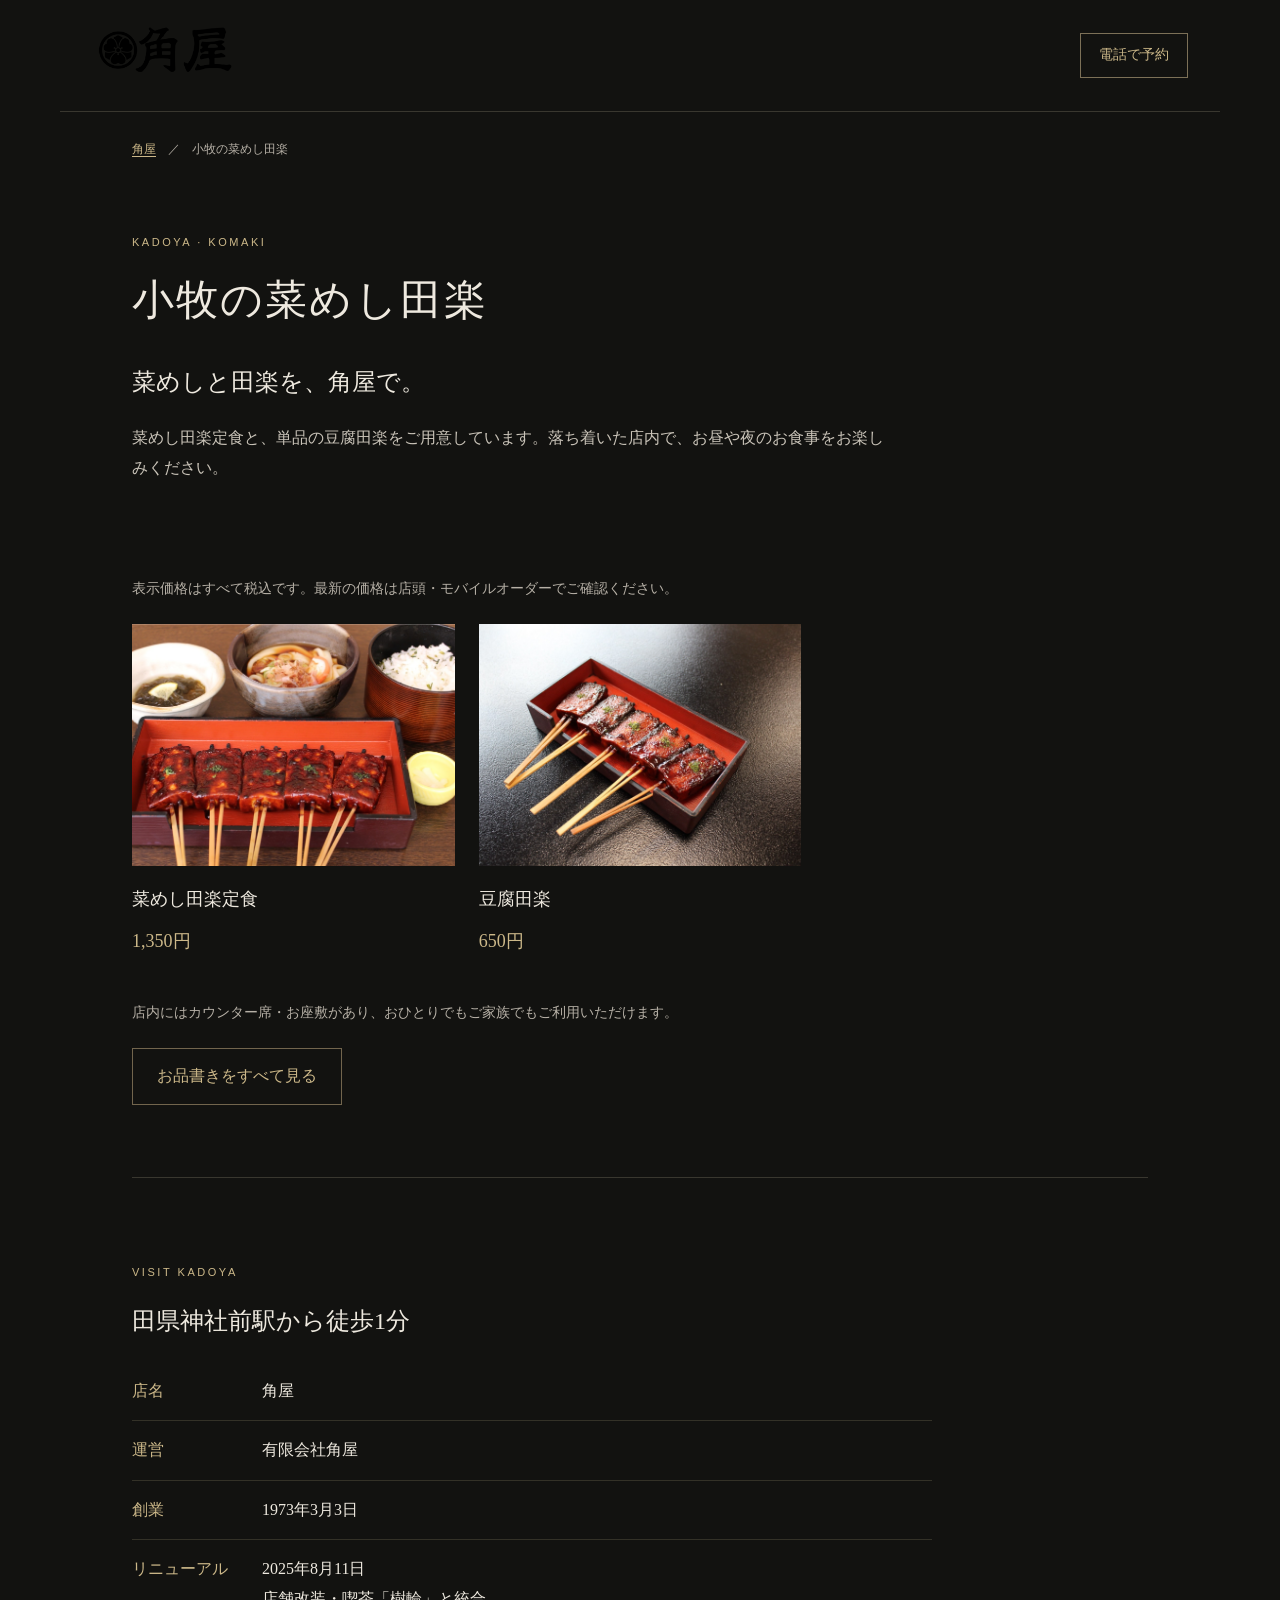
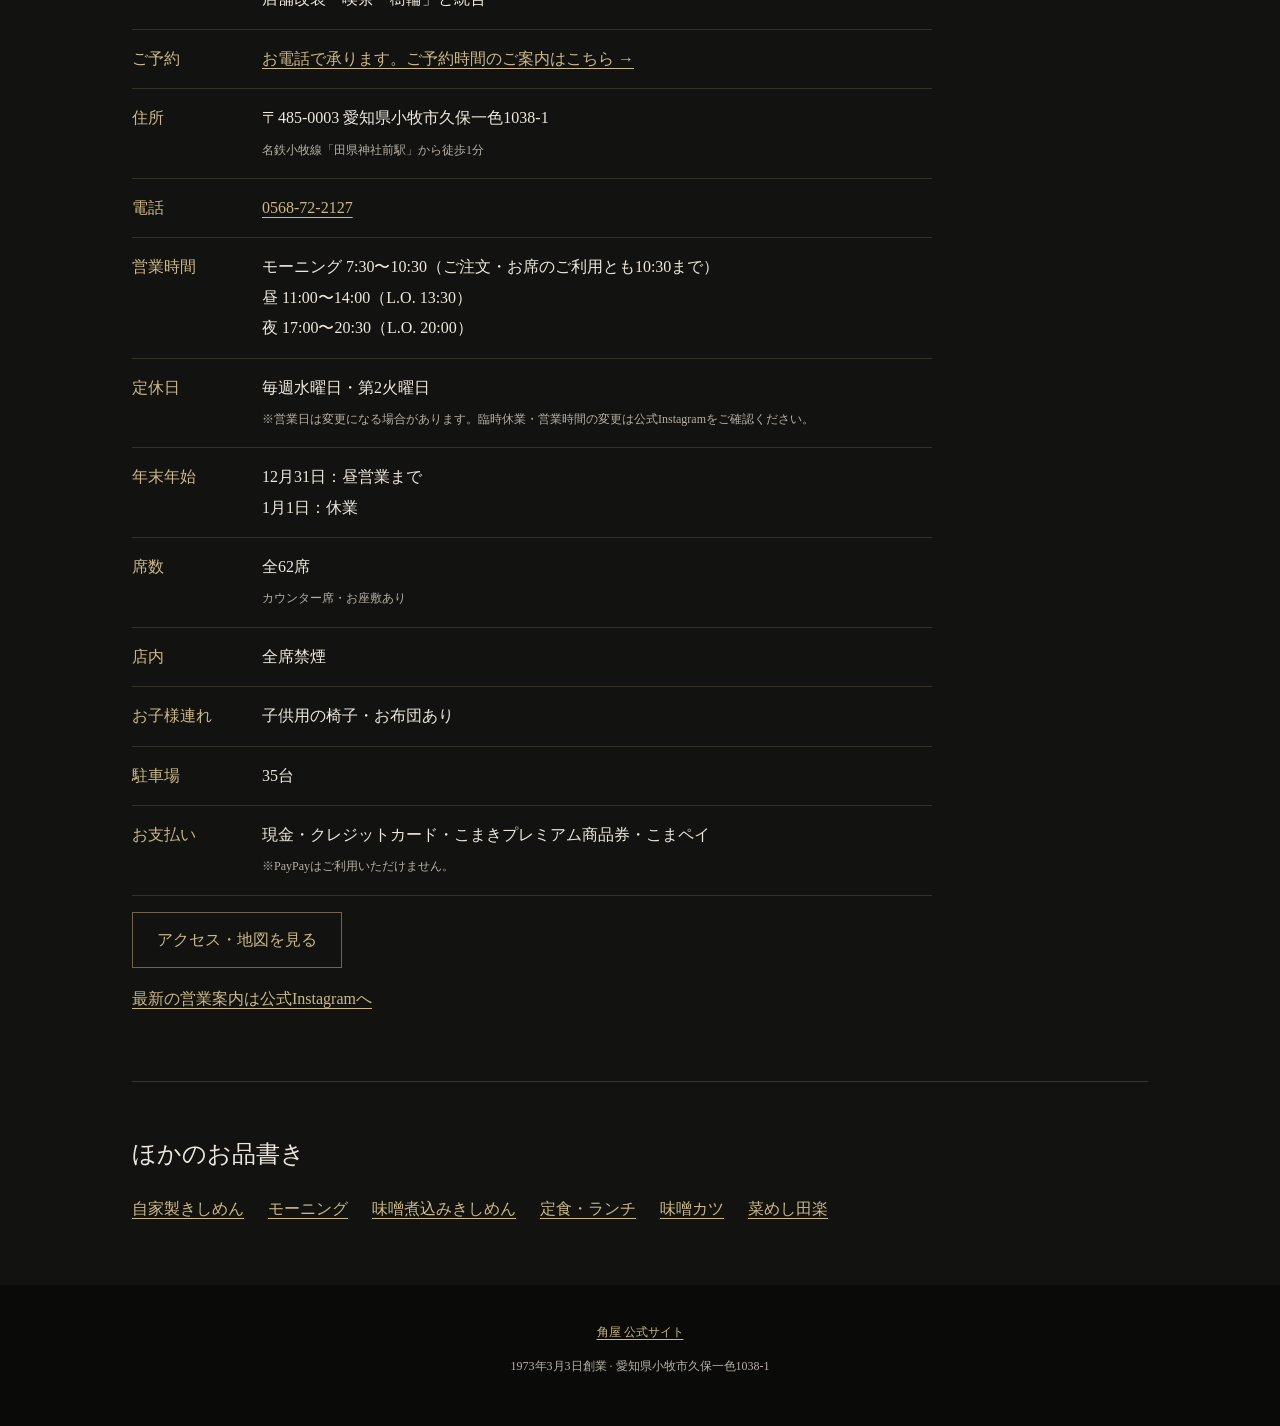
==== dengaku/index.html @ 99a2712e "feat(seo): add intent pages, finalized GSC reporting and monthly performance review" ====
<!doctype html>
<html lang="ja"><head><meta charset="utf-8"><meta name="viewport" content="width=device-width,initial-scale=1">
<title>小牧の菜めし田楽｜角屋・田県神社前駅から徒歩1分</title><meta name="description" content="小牧の菜めし田楽。菜めし田楽定食と、単品の豆腐田楽をご用意しています。落ち着いた店内で、お昼や夜のお食事をお楽しみください。">
<link rel="canonical" href="https://komaki-kadoya.com/dengaku/"><meta name="robots" content="index,follow,max-image-preview:large">
<meta property="og:type" content="website"><meta property="og:locale" content="ja_JP"><meta property="og:title" content="小牧の菜めし田楽｜角屋"><meta property="og:description" content="小牧の菜めし田楽。菜めし田楽定食と、単品の豆腐田楽をご用意しています。落ち着いた店内で、お昼や夜のお食事をお楽しみください。"><meta property="og:url" content="https://komaki-kadoya.com/dengaku/"><meta property="og:image" content="https://komaki-kadoya.com/images/dengaku-teishoku.jpg"><meta name="twitter:card" content="summary_large_image">
<link rel="icon" href="/favicon.png"><link rel="stylesheet" href="/menu-pages.css?v=20261011">
<script type="application/ld+json">{"@context": "https://schema.org", "@graph": [{"@type": "WebPage", "@id": "https://komaki-kadoya.com/dengaku/", "name": "小牧の菜めし田楽｜角屋", "description": "小牧の菜めし田楽。菜めし田楽定食と、単品の豆腐田楽をご用意しています。落ち着いた店内で、お昼や夜のお食事をお楽しみください。", "about": {"@id": "https://komaki-kadoya.com/#restaurant"}}, {"@type": "BreadcrumbList", "itemListElement": [{"@type": "ListItem", "position": 1, "name": "角屋", "item": "https://komaki-kadoya.com/"}, {"@type": "ListItem", "position": 2, "name": "小牧の菜めし田楽", "item": "https://komaki-kadoya.com/dengaku/"}]}]}</script></head>
<body><header><a href="/" aria-label="角屋 トップへ"><img src="/images/kadoya-logo.png" alt="角屋" width="2086" height="754"></a><a class="phone" href="tel:0568722127">電話で予約</a></header>
<main><nav class="breadcrumb" aria-label="パンくず"><a href="/">角屋</a><span>／</span><span>小牧の菜めし田楽</span></nav>
<section class="intro"><p class="eyebrow">KADOYA · KOMAKI</p><h1>小牧の菜めし田楽</h1><h2>菜めしと田楽を、角屋で。</h2><p>菜めし田楽定食と、単品の豆腐田楽をご用意しています。落ち着いた店内で、お昼や夜のお食事をお楽しみください。</p></section>
<section aria-label="料理と料金"><p class="note">表示価格はすべて税込です。最新の価格は店頭・モバイルオーダーでご確認ください。</p><div class="dishes"><article class="dish"><img src="/images/dengaku-teishoku.jpg" alt="菜めし田楽定食" loading="eager" fetchpriority="high" decoding="async" width="1400" height="990"><h3>菜めし田楽定食</h3><p class="dish-price">1,350円</p></article><article class="dish"><img src="/images/dengaku-single.jpg" alt="豆腐田楽" loading="lazy" width="1536" height="1024" decoding="async"><h3>豆腐田楽</h3><p class="dish-price">650円</p></article></div><p class="note">店内にはカウンター席・お座敷があり、おひとりでもご家族でもご利用いただけます。</p><a class="button" href="/#menu">お品書きをすべて見る</a></section>
<section class="visit"><p class="eyebrow">VISIT KADOYA</p><h2>田県神社前駅から徒歩1分</h2><dl><div><dt>店名</dt><dd>角屋</dd></div><div><dt>運営</dt><dd>有限会社角屋</dd></div><div><dt>創業</dt><dd>1973年3月3日</dd></div><div><dt>リニューアル</dt><dd>2025年8月11日<br>店舗改装・喫茶「樹輪」と統合</dd></div><div><dt>ご予約</dt><dd><a href="/#reservation">お電話で承ります。ご予約時間のご案内はこちら →</a></dd></div><div><dt>住所</dt><dd>〒485-0003 愛知県小牧市久保一色1038-1<br><small>名鉄小牧線「田県神社前駅」から徒歩1分</small></dd></div><div><dt>電話</dt><dd><a href="tel:0568722127">0568-72-2127</a></dd></div><div id="hours"><dt>営業時間</dt><dd>モーニング 7:30〜10:30（ご注文・お席のご利用とも10:30まで）<br>昼 11:00〜14:00（L.O. 13:30）<br>夜 17:00〜20:30（L.O. 20:00）</dd></div><div><dt>定休日</dt><dd>毎週水曜日・第2火曜日<br><small>※営業日は変更になる場合があります。臨時休業・営業時間の変更は公式Instagramをご確認ください。</small></dd></div><div><dt>年末年始</dt><dd>12月31日：昼営業まで<br>1月1日：休業</dd></div><div><dt>席数</dt><dd>全62席<br><small>カウンター席・お座敷あり</small></dd></div><div><dt>店内</dt><dd>全席禁煙</dd></div><div><dt>お子様連れ</dt><dd>子供用の椅子・お布団あり</dd></div><div><dt>駐車場</dt><dd>35台</dd></div><div><dt>お支払い</dt><dd>現金・クレジットカード・こまきプレミアム商品券・こまペイ<br><small>※PayPayはご利用いただけません。</small></dd></div></dl><p><a class="button" href="/#access">アクセス・地図を見る</a></p><p><a href="https://www.instagram.com/komaki_kadoya/" target="_blank" rel="noopener">最新の営業案内は公式Instagramへ</a></p></section>
<section class="related"><h2>ほかのお品書き</h2><nav aria-label="料理別ページ"><a href="/kishimen/">自家製きしめん</a><a href="/morning/">モーニング</a><a href="/misonikomi/">味噌煮込みきしめん</a><a href="/teishoku/">定食・ランチ</a><a href="/misokatsu/">味噌カツ</a><a href="/dengaku/">菜めし田楽</a></nav></section></main><footer><a href="/">角屋 公式サイト</a><p>1973年3月3日創業 · 愛知県小牧市久保一色1038-1</p></footer></body></html>
---- menu-pages.css ----
:root{color-scheme:dark;--gold:#ccb889;--muted:#b6b0a6}*{box-sizing:border-box}body{margin:0;background:#121210;color:#eee9df;font-family:"Yu Mincho","Hiragino Mincho ProN",serif;line-height:1.9}a{color:var(--gold);text-underline-offset:.25em}header{display:flex;align-items:center;justify-content:space-between;max-width:1160px;margin:auto;padding:24px 32px;border-bottom:1px solid #39372f}header img{width:145px;height:auto}header .phone{border:1px solid #7c7057;padding:8px 18px;text-decoration:none;font-size:14px}main{max-width:1080px;margin:auto;padding:0 32px}.breadcrumb{display:flex;gap:12px;flex-wrap:wrap;font-size:12px;padding-top:26px;color:var(--muted)}.intro{max-width:760px;padding:62px 0 40px}.eyebrow{font:11px/1.6 sans-serif;letter-spacing:.23em;color:var(--gold)}h1{font-size:clamp(26px,4vw,42px);line-height:1.5;font-weight:500;letter-spacing:.05em;margin:18px 0 30px}h2{font-size:24px;font-weight:500;line-height:1.7}.intro p:not(.eyebrow){color:#cac4b9}.dishes{display:grid;grid-template-columns:repeat(3,minmax(0,1fr));gap:32px 24px}.dish img{width:100%;height:auto;aspect-ratio:4/3;object-fit:cover;display:block}.dish h3{font-size:18px;font-weight:500;margin:16px 0 8px}.dish p{margin:5px 0;color:var(--muted);font-size:14px}.dish .dish-price,.dish .set-price{font-size:18px;color:var(--gold)}.dish .set-letter{font:12px sans-serif;letter-spacing:.1em;margin-top:14px}.note{font-size:14px;color:var(--muted);margin:36px 0 22px}.button{display:inline-block;padding:12px 24px;border:1px solid #72654d;text-decoration:none}.visit{padding:75px 0 50px;border-top:1px solid #39372f;margin-top:72px}.visit dl{max-width:800px}.visit dl>div{display:grid;grid-template-columns:130px 1fr;border-bottom:1px solid #333127;padding:14px 0}.visit dt{color:var(--gold)}.visit dd{margin:0}.visit small{font-size:12px;color:var(--muted)}.related{border-top:1px solid #39372f;padding:32px 0 60px}.related nav{display:flex;gap:12px 24px;flex-wrap:wrap}footer{padding:36px 24px;background:#0a0a09;text-align:center;color:var(--muted);font-size:12px}@media(max-width:650px){header{padding:18px 20px}header img{width:116px}main{padding:0 20px}.intro{padding:36px 0 28px}h2{font-size:20px}.dishes{grid-template-columns:repeat(2,minmax(0,1fr));gap:26px 14px}.dish h3{font-size:16px}.visit dl>div{grid-template-columns:84px 1fr;gap:10px;font-size:14px}.button{padding:10px 18px}.visit{margin-top:48px;padding-top:40px}}
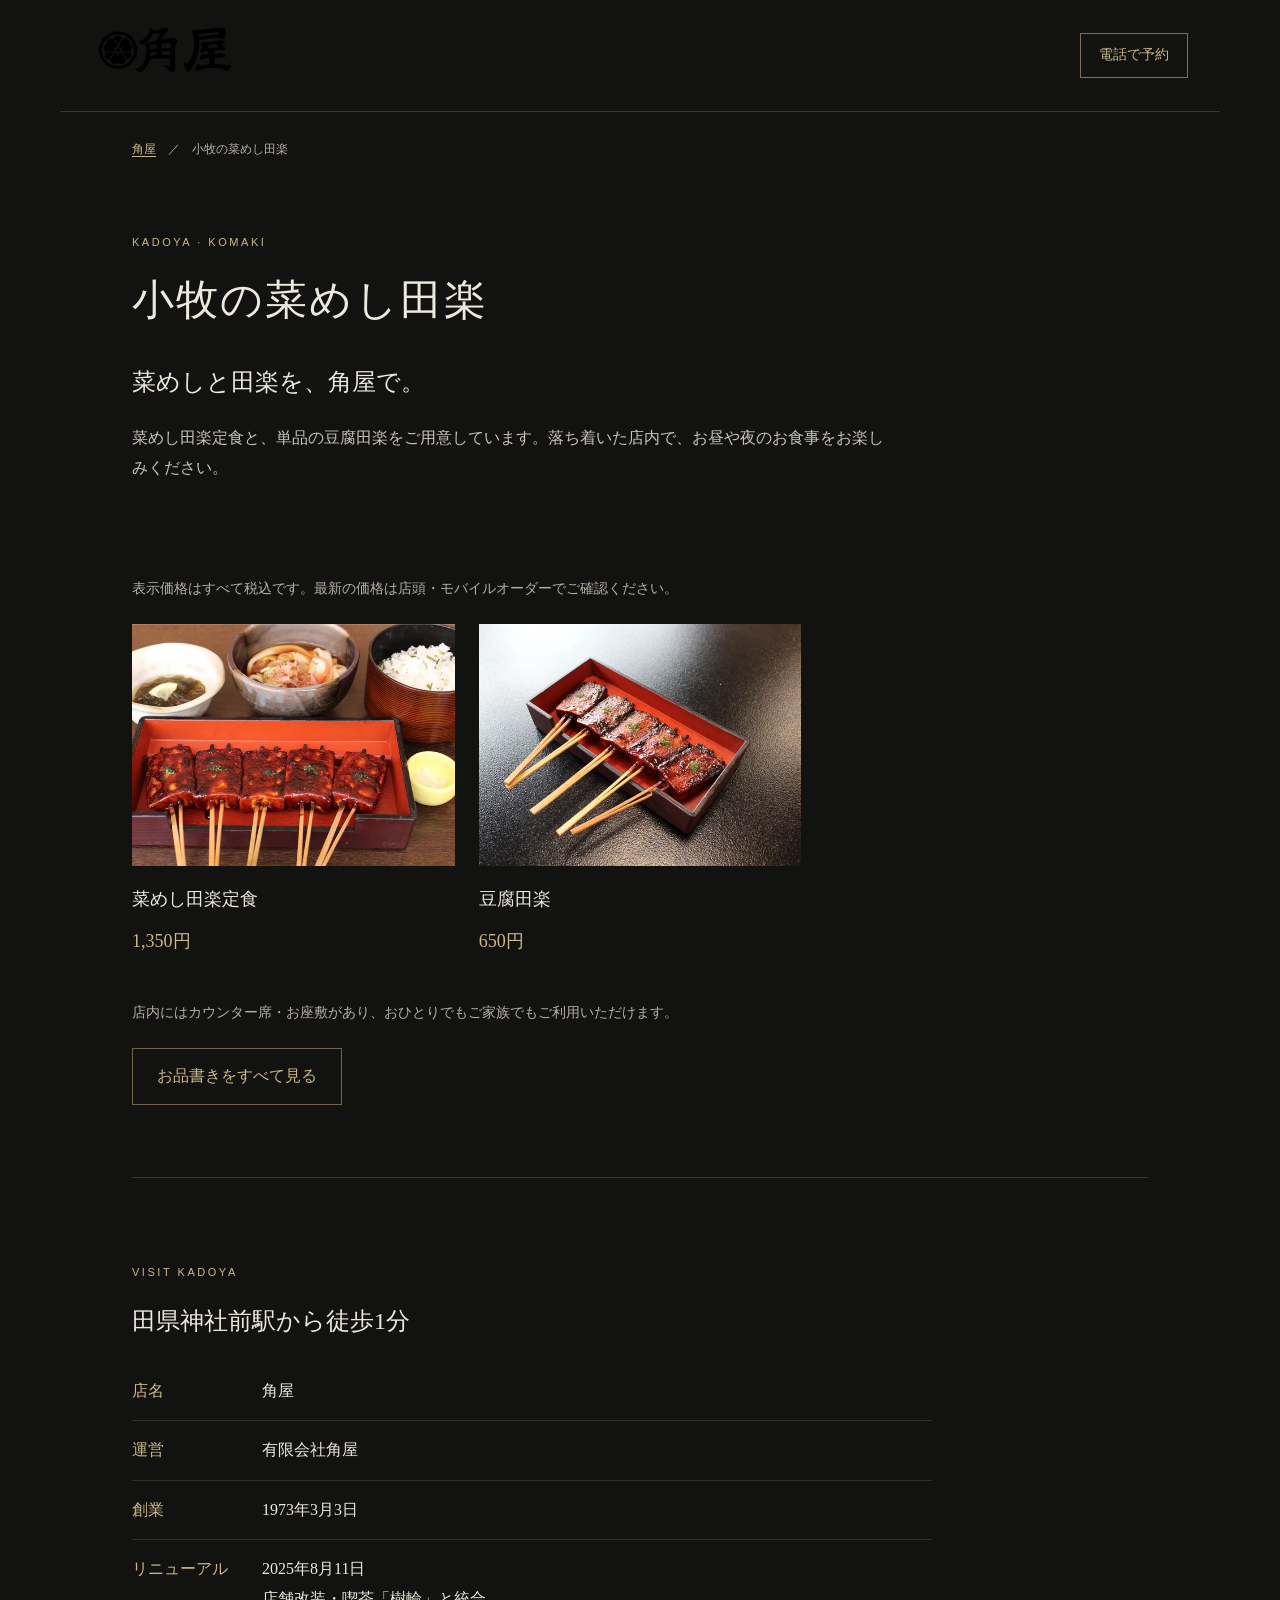
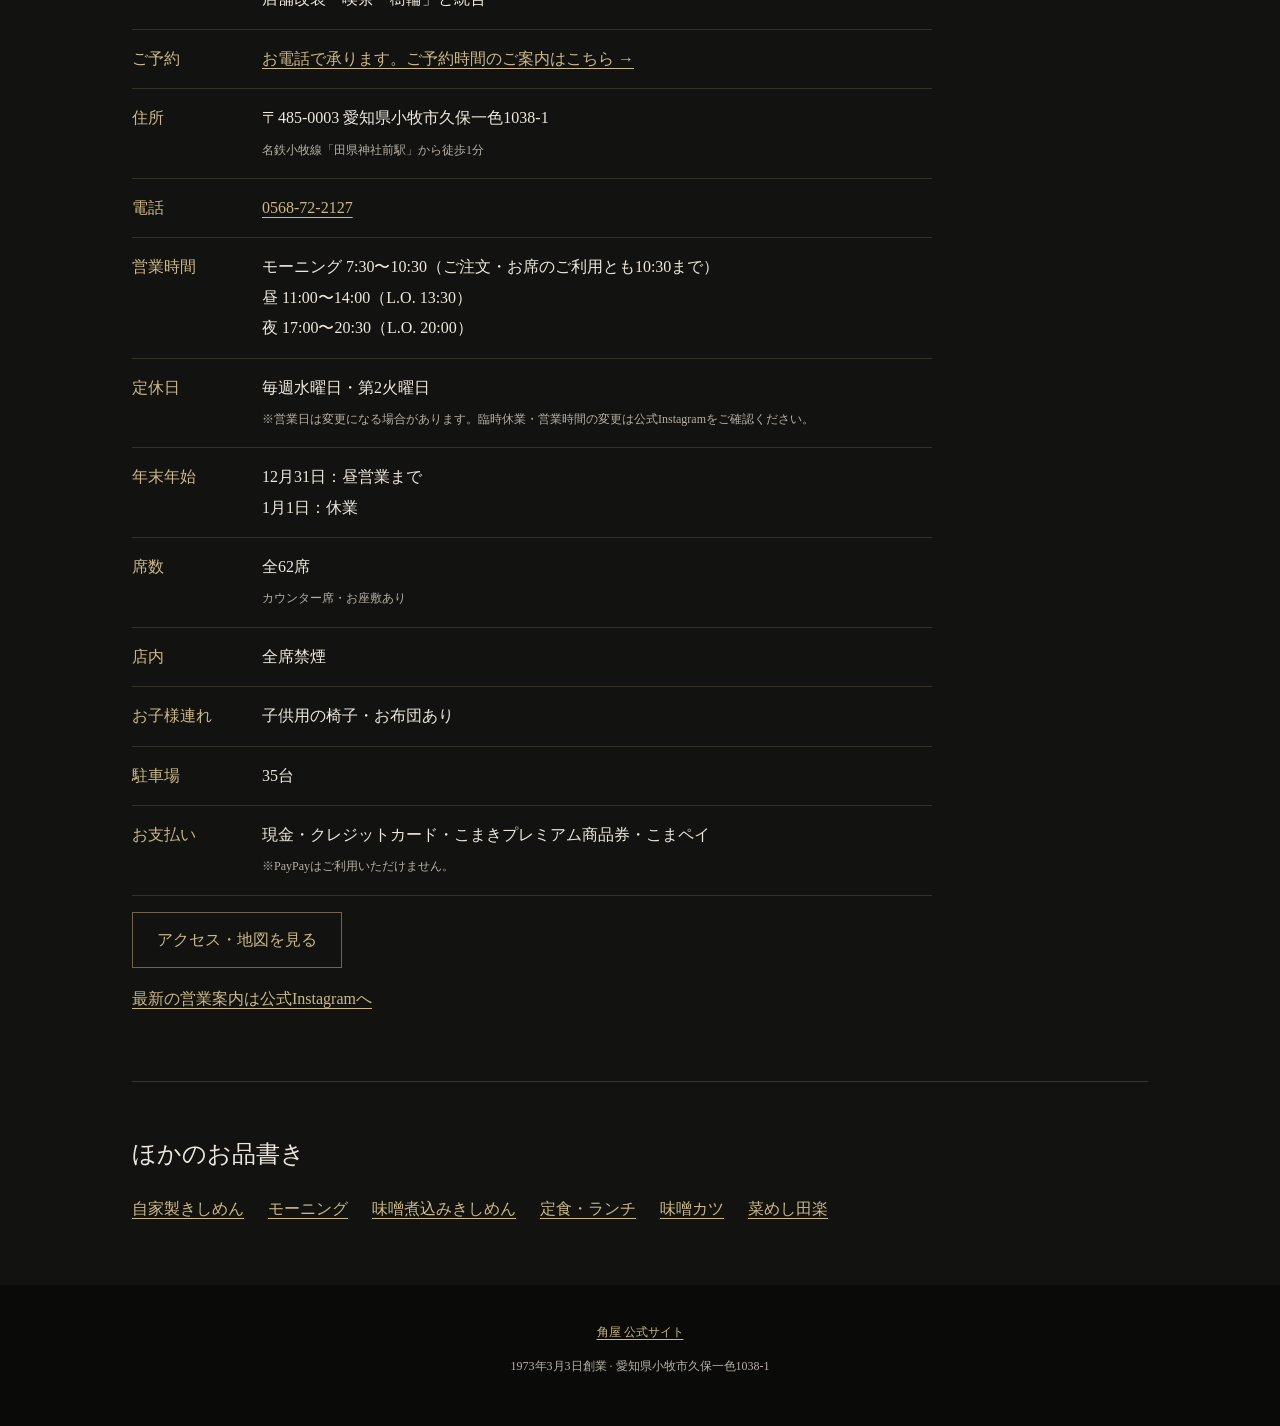
==== commit cade7577: "chore(seo): synchronize pages and save performance review" ====
--- a/dengaku/index.html
+++ b/dengaku/index.html
@@ -8,6 +8,6 @@
 <body><header><a href="/" aria-label="角屋 トップへ"><img src="/images/kadoya-logo.png" alt="角屋" width="2086" height="754"></a><a class="phone" href="tel:0568722127">電話で予約</a></header>
 <main><nav class="breadcrumb" aria-label="パンくず"><a href="/">角屋</a><span>／</span><span>小牧の菜めし田楽</span></nav>
 <section class="intro"><p class="eyebrow">KADOYA · KOMAKI</p><h1>小牧の菜めし田楽</h1><h2>菜めしと田楽を、角屋で。</h2><p>菜めし田楽定食と、単品の豆腐田楽をご用意しています。落ち着いた店内で、お昼や夜のお食事をお楽しみください。</p></section>
-<section aria-label="料理と料金"><p class="note">表示価格はすべて税込です。最新の価格は店頭・モバイルオーダーでご確認ください。</p><div class="dishes"><article class="dish"><img src="/images/dengaku-teishoku.jpg" alt="菜めし田楽定食" loading="eager" fetchpriority="high" decoding="async" width="1400" height="990"><h3>菜めし田楽定食</h3><p class="dish-price">1,350円</p></article><article class="dish"><img src="/images/dengaku-single.jpg" alt="豆腐田楽" loading="lazy" width="1536" height="1024" decoding="async"><h3>豆腐田楽</h3><p class="dish-price">650円</p></article></div><p class="note">店内にはカウンター席・お座敷があり、おひとりでもご家族でもご利用いただけます。</p><a class="button" href="/#menu">お品書きをすべて見る</a></section>
+<section aria-label="料理と料金"><p class="note">表示価格はすべて税込です。最新の価格は店頭・モバイルオーダーでご確認ください。</p><div class="dishes"><article class="dish"><img src="/images/dengaku-teishoku.jpg" alt="菜めし田楽定食" loading="eager" fetchpriority="high" decoding="async" width="1400" height="990" srcset="/images/optimized/dengaku-teishoku-640.webp 640w, /images/optimized/dengaku-teishoku-1200.webp 1200w" sizes="(max-width: 650px) 46vw, (max-width: 1000px) 45vw, 420px"><h3>菜めし田楽定食</h3><p class="dish-price">1,350円</p></article><article class="dish"><img src="/images/dengaku-single.jpg" alt="豆腐田楽" loading="lazy" width="1536" height="1024" decoding="async" srcset="/images/optimized/dengaku-single-640.webp 640w, /images/optimized/dengaku-single-1200.webp 1200w" sizes="(max-width: 650px) 46vw, (max-width: 1000px) 45vw, 420px"><h3>豆腐田楽</h3><p class="dish-price">650円</p></article></div><p class="note">店内にはカウンター席・お座敷があり、おひとりでもご家族でもご利用いただけます。</p><a class="button" href="/#menu">お品書きをすべて見る</a></section>
 <section class="visit"><p class="eyebrow">VISIT KADOYA</p><h2>田県神社前駅から徒歩1分</h2><dl><div><dt>店名</dt><dd>角屋</dd></div><div><dt>運営</dt><dd>有限会社角屋</dd></div><div><dt>創業</dt><dd>1973年3月3日</dd></div><div><dt>リニューアル</dt><dd>2025年8月11日<br>店舗改装・喫茶「樹輪」と統合</dd></div><div><dt>ご予約</dt><dd><a href="/#reservation">お電話で承ります。ご予約時間のご案内はこちら →</a></dd></div><div><dt>住所</dt><dd>〒485-0003 愛知県小牧市久保一色1038-1<br><small>名鉄小牧線「田県神社前駅」から徒歩1分</small></dd></div><div><dt>電話</dt><dd><a href="tel:0568722127">0568-72-2127</a></dd></div><div id="hours"><dt>営業時間</dt><dd>モーニング 7:30〜10:30（ご注文・お席のご利用とも10:30まで）<br>昼 11:00〜14:00（L.O. 13:30）<br>夜 17:00〜20:30（L.O. 20:00）</dd></div><div><dt>定休日</dt><dd>毎週水曜日・第2火曜日<br><small>※営業日は変更になる場合があります。臨時休業・営業時間の変更は公式Instagramをご確認ください。</small></dd></div><div><dt>年末年始</dt><dd>12月31日：昼営業まで<br>1月1日：休業</dd></div><div><dt>席数</dt><dd>全62席<br><small>カウンター席・お座敷あり</small></dd></div><div><dt>店内</dt><dd>全席禁煙</dd></div><div><dt>お子様連れ</dt><dd>子供用の椅子・お布団あり</dd></div><div><dt>駐車場</dt><dd>35台</dd></div><div><dt>お支払い</dt><dd>現金・クレジットカード・こまきプレミアム商品券・こまペイ<br><small>※PayPayはご利用いただけません。</small></dd></div></dl><p><a class="button" href="/#access">アクセス・地図を見る</a></p><p><a href="https://www.instagram.com/komaki_kadoya/" target="_blank" rel="noopener">最新の営業案内は公式Instagramへ</a></p></section>
 <section class="related"><h2>ほかのお品書き</h2><nav aria-label="料理別ページ"><a href="/kishimen/">自家製きしめん</a><a href="/morning/">モーニング</a><a href="/misonikomi/">味噌煮込みきしめん</a><a href="/teishoku/">定食・ランチ</a><a href="/misokatsu/">味噌カツ</a><a href="/dengaku/">菜めし田楽</a></nav></section></main><footer><a href="/">角屋 公式サイト</a><p>1973年3月3日創業 · 愛知県小牧市久保一色1038-1</p></footer></body></html>
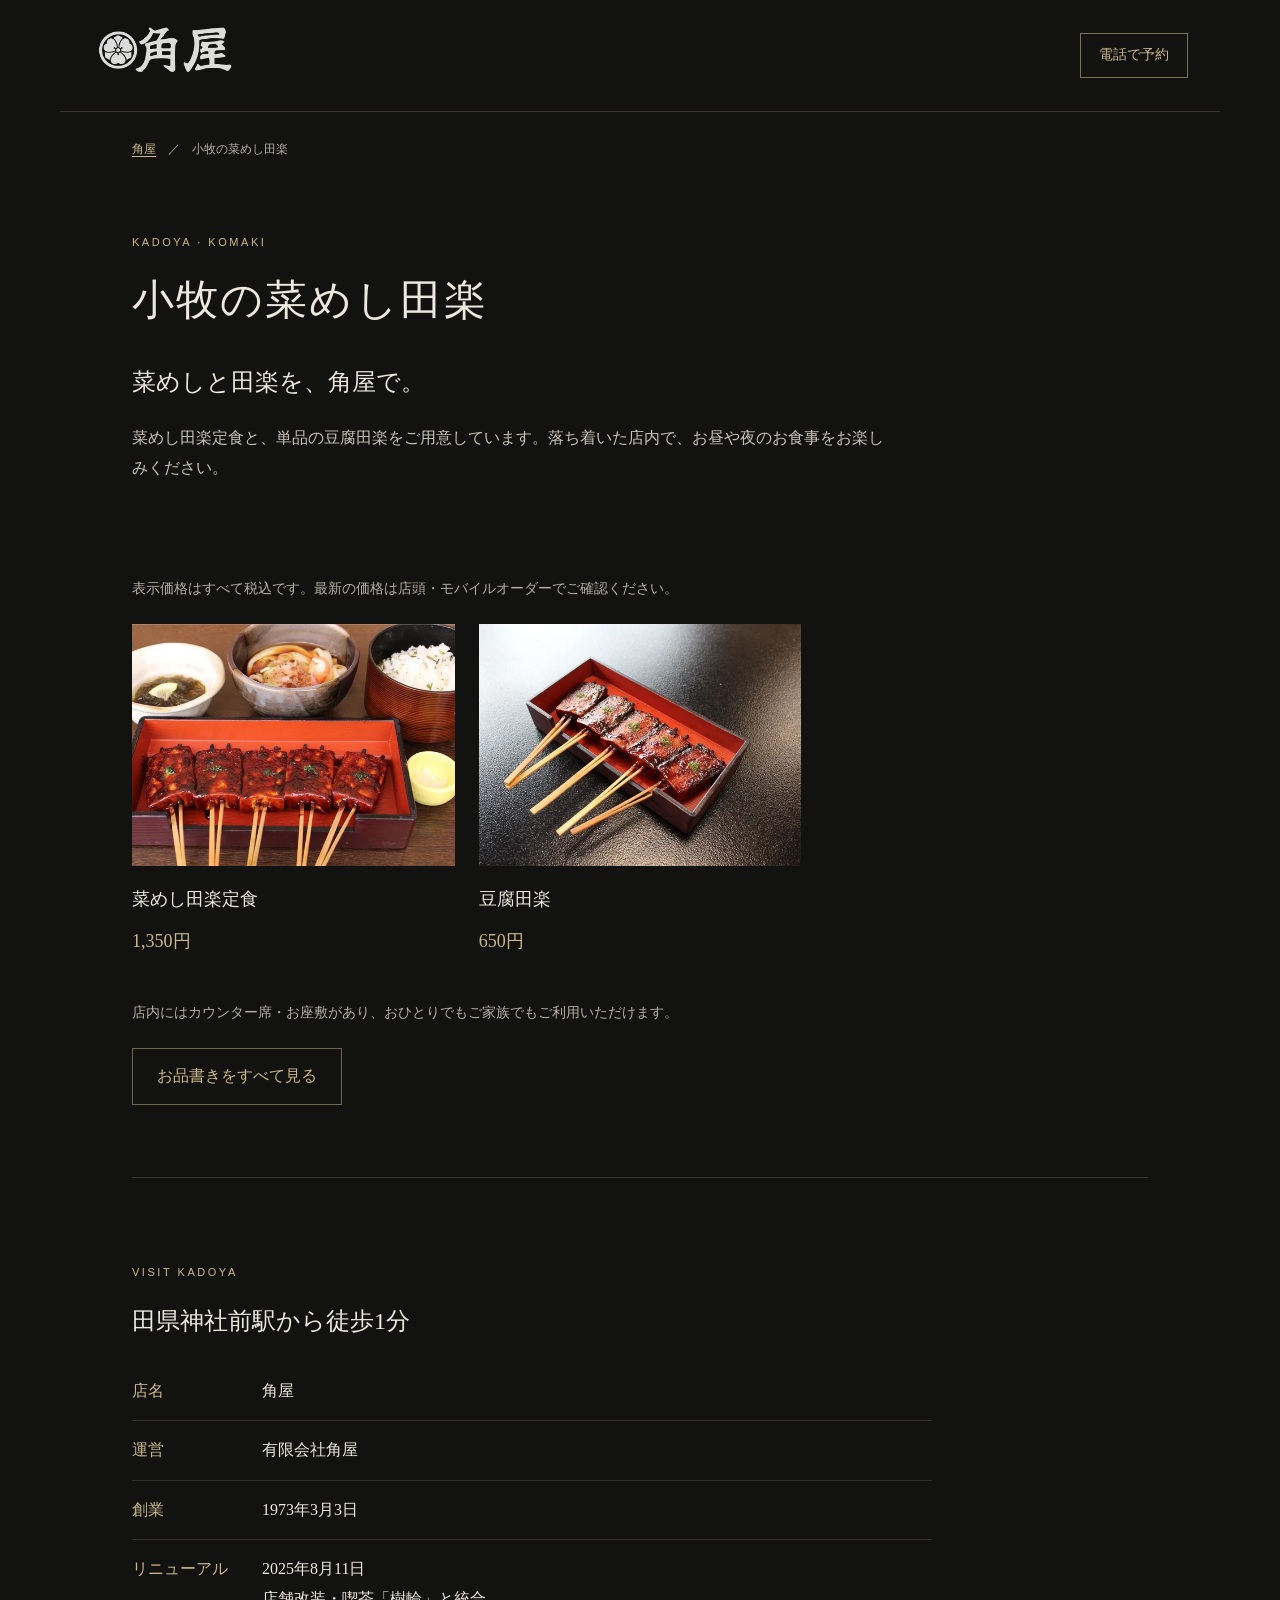
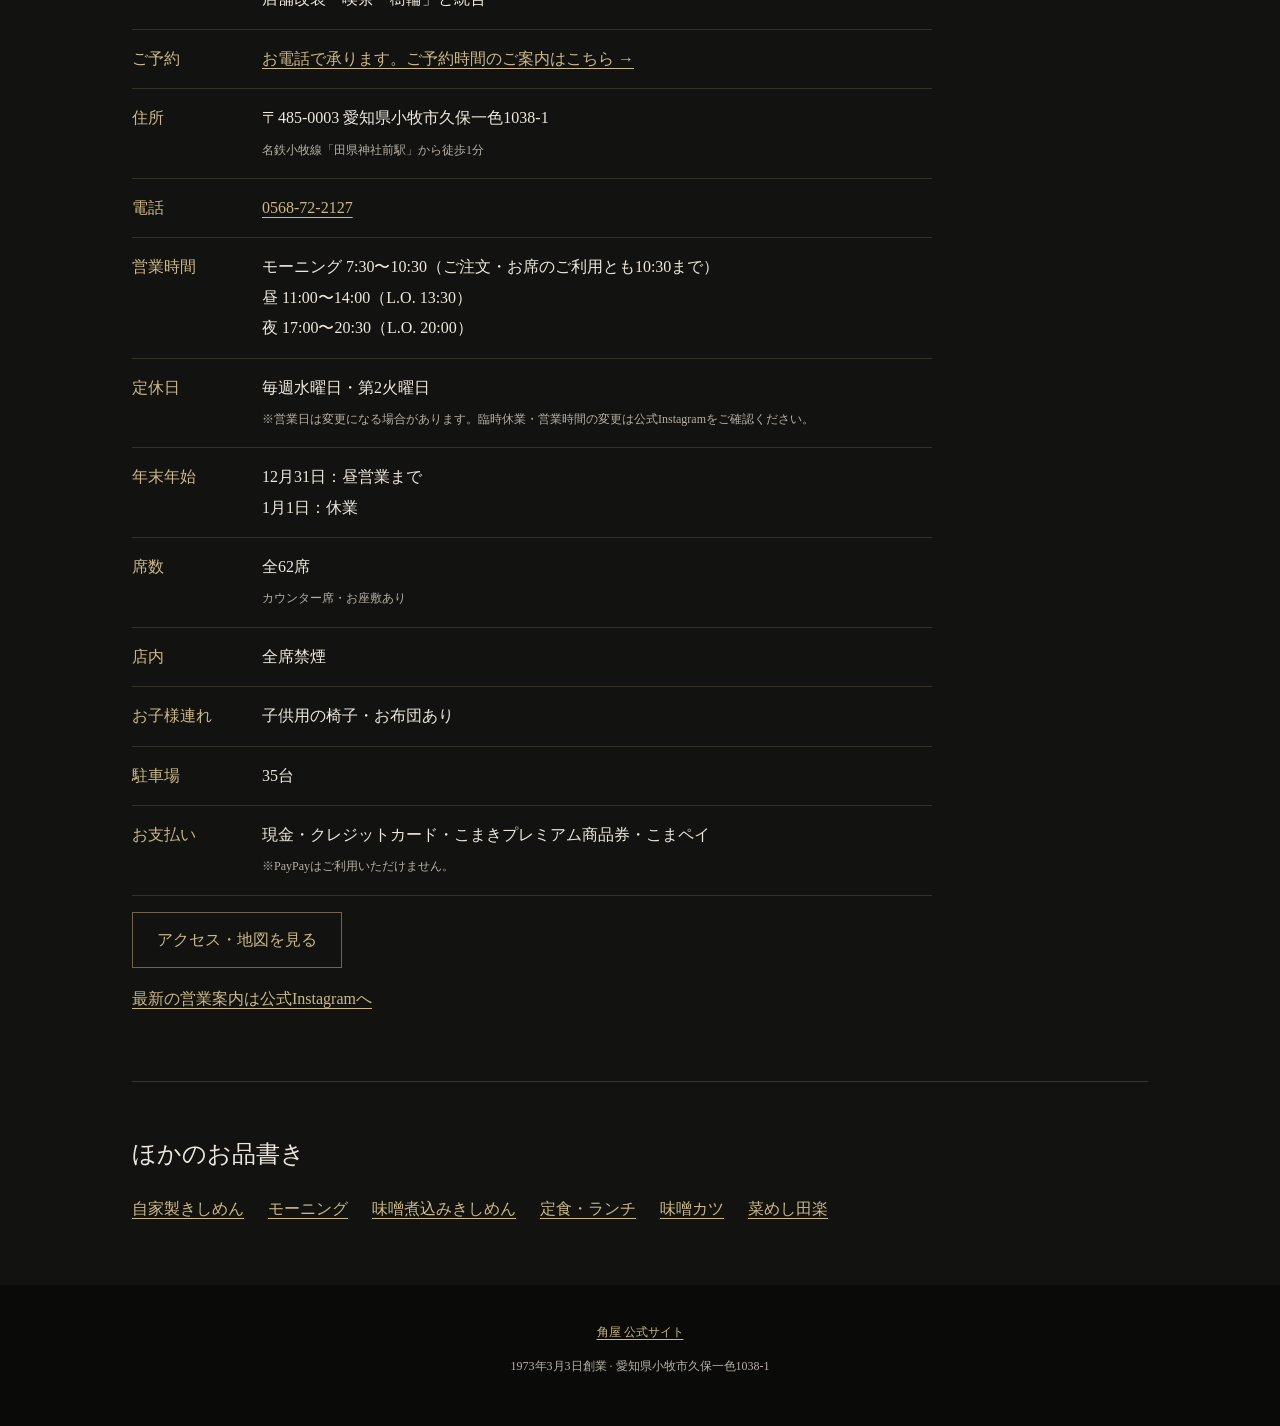
==== commit f71d182e: "chore(seo): synchronize pages and save performance review" ====
--- a/dengaku/index.html
+++ b/dengaku/index.html
@@ -3,7 +3,7 @@
 <title>小牧の菜めし田楽｜角屋・田県神社前駅から徒歩1分</title><meta name="description" content="小牧の菜めし田楽。菜めし田楽定食と、単品の豆腐田楽をご用意しています。落ち着いた店内で、お昼や夜のお食事をお楽しみください。">
 <link rel="canonical" href="https://komaki-kadoya.com/dengaku/"><meta name="robots" content="index,follow,max-image-preview:large">
 <meta property="og:type" content="website"><meta property="og:locale" content="ja_JP"><meta property="og:title" content="小牧の菜めし田楽｜角屋"><meta property="og:description" content="小牧の菜めし田楽。菜めし田楽定食と、単品の豆腐田楽をご用意しています。落ち着いた店内で、お昼や夜のお食事をお楽しみください。"><meta property="og:url" content="https://komaki-kadoya.com/dengaku/"><meta property="og:image" content="https://komaki-kadoya.com/images/dengaku-teishoku.jpg"><meta name="twitter:card" content="summary_large_image">
-<link rel="icon" href="/favicon.png"><link rel="stylesheet" href="/menu-pages.css?v=20261011">
+<link rel="icon" href="/favicon.png"><link rel="stylesheet" href="/menu-pages.css?v=ecd92b4bb6ed">
 <script type="application/ld+json">{"@context": "https://schema.org", "@graph": [{"@type": "WebPage", "@id": "https://komaki-kadoya.com/dengaku/", "name": "小牧の菜めし田楽｜角屋", "description": "小牧の菜めし田楽。菜めし田楽定食と、単品の豆腐田楽をご用意しています。落ち着いた店内で、お昼や夜のお食事をお楽しみください。", "about": {"@id": "https://komaki-kadoya.com/#restaurant"}}, {"@type": "BreadcrumbList", "itemListElement": [{"@type": "ListItem", "position": 1, "name": "角屋", "item": "https://komaki-kadoya.com/"}, {"@type": "ListItem", "position": 2, "name": "小牧の菜めし田楽", "item": "https://komaki-kadoya.com/dengaku/"}]}]}</script></head>
 <body><header><a href="/" aria-label="角屋 トップへ"><img src="/images/kadoya-logo.png" alt="角屋" width="2086" height="754"></a><a class="phone" href="tel:0568722127">電話で予約</a></header>
 <main><nav class="breadcrumb" aria-label="パンくず"><a href="/">角屋</a><span>／</span><span>小牧の菜めし田楽</span></nav>
--- a/menu-pages.css
+++ b/menu-pages.css
@@ -1 +1 @@
-:root{color-scheme:dark;--gold:#ccb889;--muted:#b6b0a6}*{box-sizing:border-box}body{margin:0;background:#121210;color:#eee9df;font-family:"Yu Mincho","Hiragino Mincho ProN",serif;line-height:1.9}a{color:var(--gold);text-underline-offset:.25em}header{display:flex;align-items:center;justify-content:space-between;max-width:1160px;margin:auto;padding:24px 32px;border-bottom:1px solid #39372f}header img{width:145px;height:auto}header .phone{border:1px solid #7c7057;padding:8px 18px;text-decoration:none;font-size:14px}main{max-width:1080px;margin:auto;padding:0 32px}.breadcrumb{display:flex;gap:12px;flex-wrap:wrap;font-size:12px;padding-top:26px;color:var(--muted)}.intro{max-width:760px;padding:62px 0 40px}.eyebrow{font:11px/1.6 sans-serif;letter-spacing:.23em;color:var(--gold)}h1{font-size:clamp(26px,4vw,42px);line-height:1.5;font-weight:500;letter-spacing:.05em;margin:18px 0 30px}h2{font-size:24px;font-weight:500;line-height:1.7}.intro p:not(.eyebrow){color:#cac4b9}.dishes{display:grid;grid-template-columns:repeat(3,minmax(0,1fr));gap:32px 24px}.dish img{width:100%;height:auto;aspect-ratio:4/3;object-fit:cover;display:block}.dish h3{font-size:18px;font-weight:500;margin:16px 0 8px}.dish p{margin:5px 0;color:var(--muted);font-size:14px}.dish .dish-price,.dish .set-price{font-size:18px;color:var(--gold)}.dish .set-letter{font:12px sans-serif;letter-spacing:.1em;margin-top:14px}.note{font-size:14px;color:var(--muted);margin:36px 0 22px}.button{display:inline-block;padding:12px 24px;border:1px solid #72654d;text-decoration:none}.visit{padding:75px 0 50px;border-top:1px solid #39372f;margin-top:72px}.visit dl{max-width:800px}.visit dl>div{display:grid;grid-template-columns:130px 1fr;border-bottom:1px solid #333127;padding:14px 0}.visit dt{color:var(--gold)}.visit dd{margin:0}.visit small{font-size:12px;color:var(--muted)}.related{border-top:1px solid #39372f;padding:32px 0 60px}.related nav{display:flex;gap:12px 24px;flex-wrap:wrap}footer{padding:36px 24px;background:#0a0a09;text-align:center;color:var(--muted);font-size:12px}@media(max-width:650px){header{padding:18px 20px}header img{width:116px}main{padding:0 20px}.intro{padding:36px 0 28px}h2{font-size:20px}.dishes{grid-template-columns:repeat(2,minmax(0,1fr));gap:26px 14px}.dish h3{font-size:16px}.visit dl>div{grid-template-columns:84px 1fr;gap:10px;font-size:14px}.button{padding:10px 18px}.visit{margin-top:48px;padding-top:40px}}
+:root{color-scheme:dark;--gold:#ccb889;--muted:#b6b0a6}*{box-sizing:border-box}body{margin:0;background:#121210;color:#eee9df;font-family:"Yu Mincho","Hiragino Mincho ProN",serif;line-height:1.9}a{color:var(--gold);text-underline-offset:.25em}header{display:flex;align-items:center;justify-content:space-between;max-width:1160px;margin:auto;padding:24px 32px;border-bottom:1px solid #39372f}header img{width:145px;height:auto;filter:invert(1);opacity:.86}header .phone{border:1px solid #7c7057;padding:8px 18px;text-decoration:none;font-size:14px}main{max-width:1080px;margin:auto;padding:0 32px}.breadcrumb{display:flex;gap:12px;flex-wrap:wrap;font-size:12px;padding-top:26px;color:var(--muted)}.intro{max-width:760px;padding:62px 0 40px}.eyebrow{font:11px/1.6 sans-serif;letter-spacing:.23em;color:var(--gold)}h1{font-size:clamp(26px,4vw,42px);line-height:1.5;font-weight:500;letter-spacing:.05em;margin:18px 0 30px}h2{font-size:24px;font-weight:500;line-height:1.7}.intro p:not(.eyebrow){color:#cac4b9}.dishes{display:grid;grid-template-columns:repeat(3,minmax(0,1fr));gap:32px 24px}.dish img{width:100%;height:auto;aspect-ratio:4/3;object-fit:cover;display:block}.dish h3{font-size:18px;font-weight:500;margin:16px 0 8px}.dish p{margin:5px 0;color:var(--muted);font-size:14px}.dish .dish-price,.dish .set-price{font-size:18px;color:var(--gold)}.dish .set-letter{font:12px sans-serif;letter-spacing:.1em;margin-top:14px}.note{font-size:14px;color:var(--muted);margin:36px 0 22px}.button{display:inline-block;padding:12px 24px;border:1px solid #72654d;text-decoration:none}.visit{padding:75px 0 50px;border-top:1px solid #39372f;margin-top:72px}.visit dl{max-width:800px}.visit dl>div{display:grid;grid-template-columns:130px 1fr;border-bottom:1px solid #333127;padding:14px 0}.visit dt{color:var(--gold)}.visit dd{margin:0}.visit small{font-size:12px;color:var(--muted)}.related{border-top:1px solid #39372f;padding:32px 0 60px}.related nav{display:flex;gap:12px 24px;flex-wrap:wrap}footer{padding:36px 24px;background:#0a0a09;text-align:center;color:var(--muted);font-size:12px}@media(max-width:650px){header{padding:18px 20px}header img{width:116px}main{padding:0 20px}.intro{padding:36px 0 28px}h2{font-size:20px}.dishes{grid-template-columns:repeat(2,minmax(0,1fr));gap:26px 14px}.dish h3{font-size:16px}.visit dl>div{grid-template-columns:84px 1fr;gap:10px;font-size:14px}.button{padding:10px 18px}.visit{margin-top:48px;padding-top:40px}}
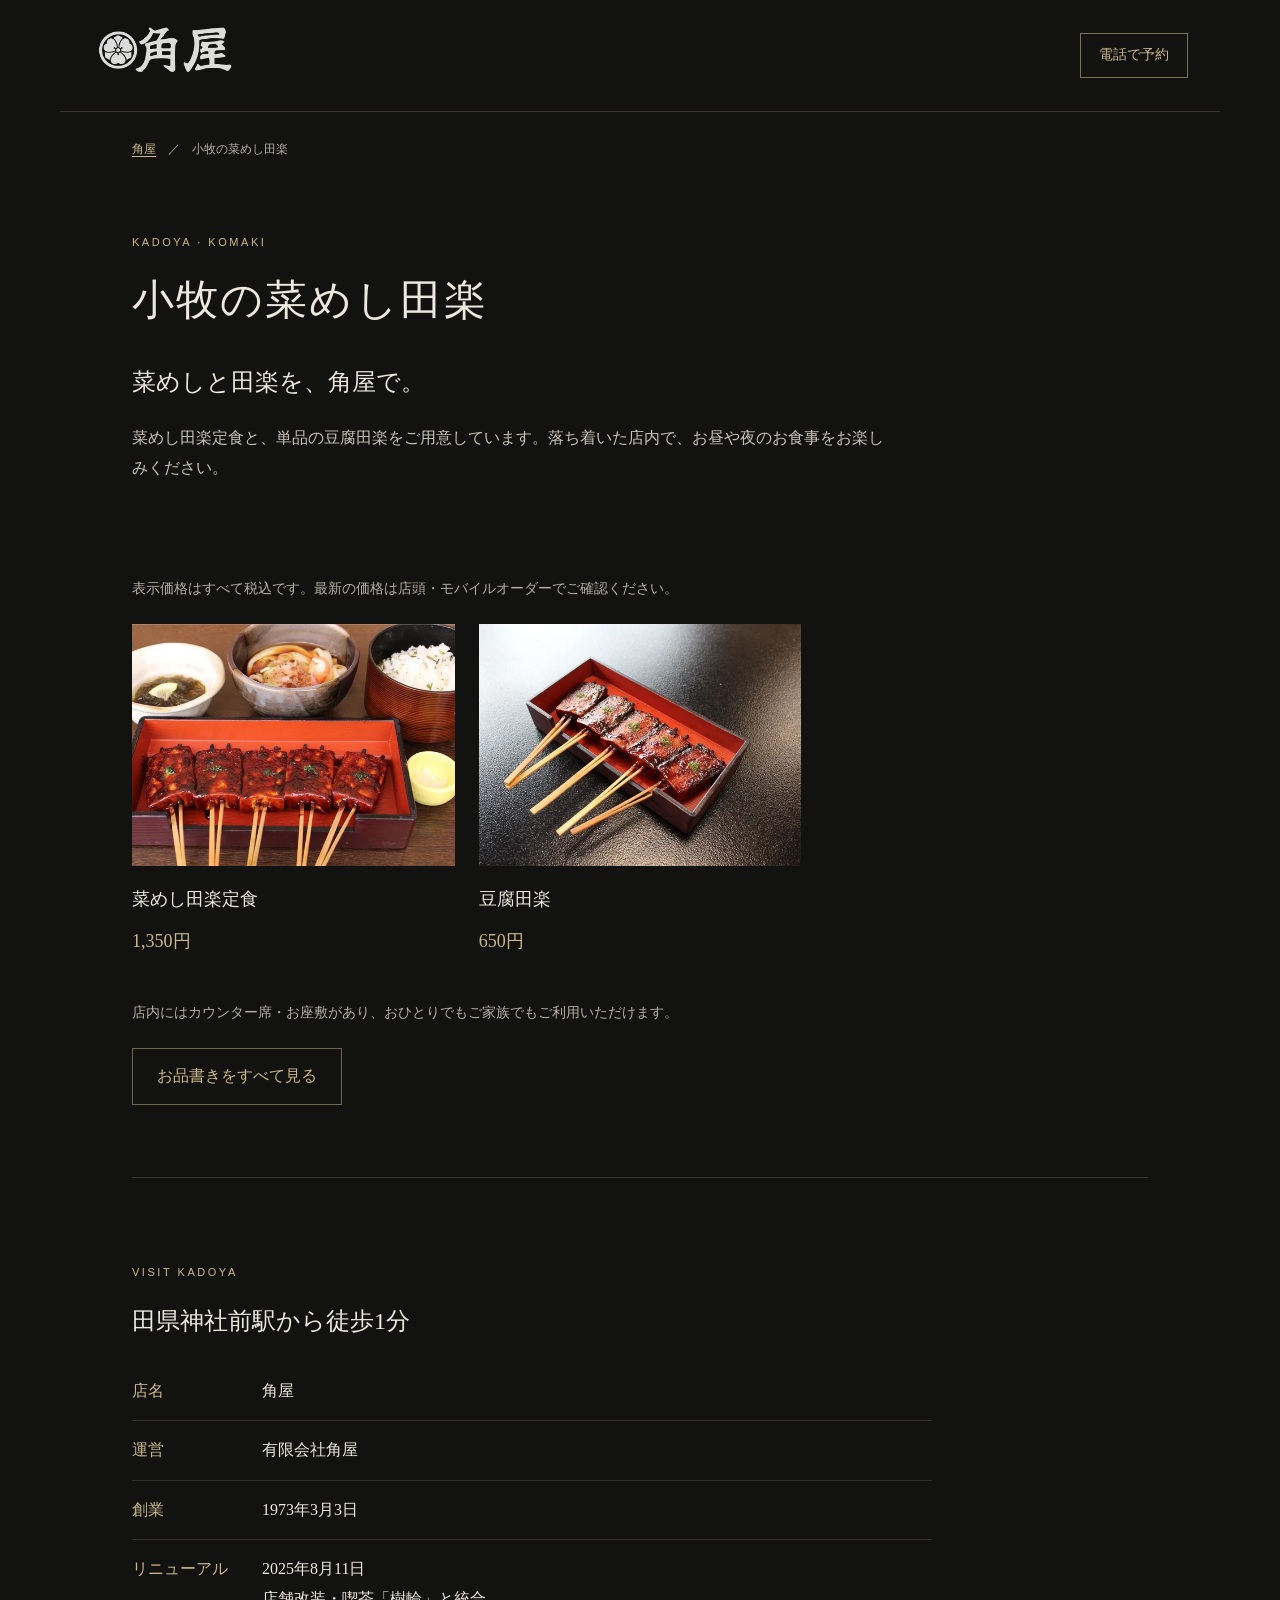
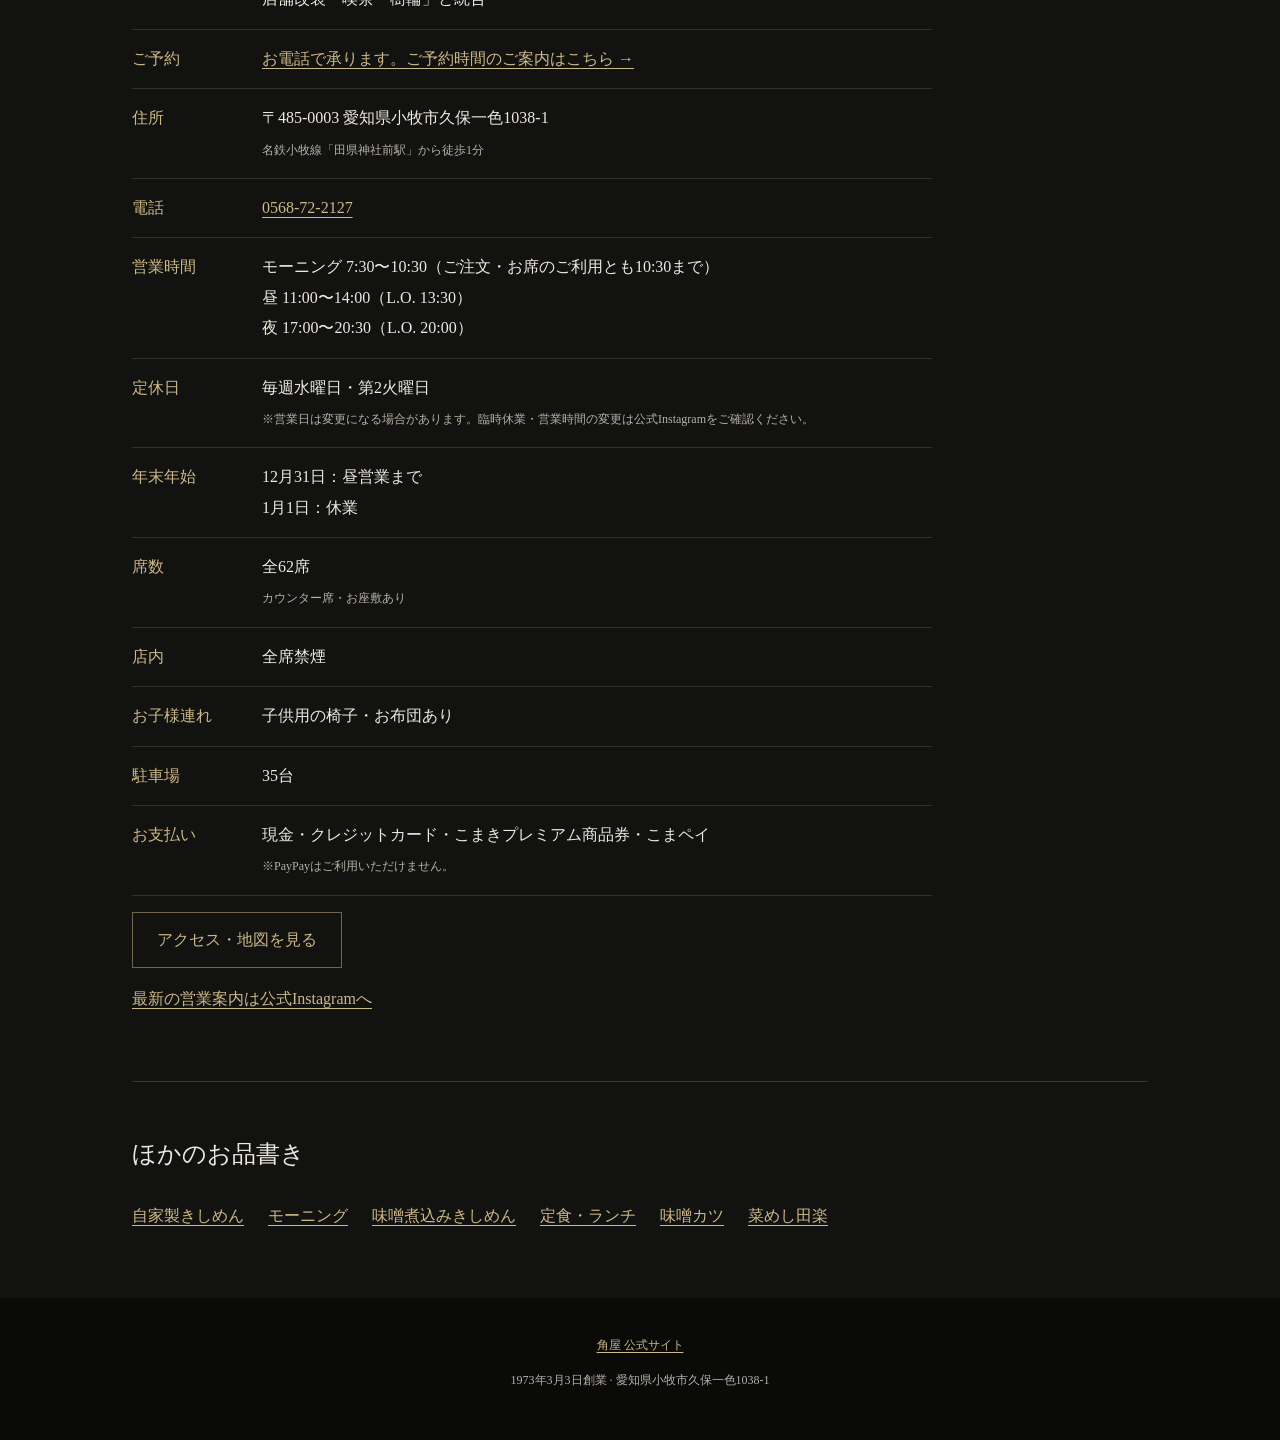
==== commit 03e45af1: "fix: improve mobile navigation and remove opening scroll cue" ====
--- a/dengaku/index.html
+++ b/dengaku/index.html
@@ -1,9 +1,9 @@
 <!doctype html>
-<html lang="ja"><head><meta charset="utf-8"><meta name="viewport" content="width=device-width,initial-scale=1">
+<html lang="ja"><head><meta charset="utf-8"><meta name="viewport" content="width=device-width,initial-scale=1,viewport-fit=cover">
 <title>小牧の菜めし田楽｜角屋・田県神社前駅から徒歩1分</title><meta name="description" content="小牧の菜めし田楽。菜めし田楽定食と、単品の豆腐田楽をご用意しています。落ち着いた店内で、お昼や夜のお食事をお楽しみください。">
 <link rel="canonical" href="https://komaki-kadoya.com/dengaku/"><meta name="robots" content="index,follow,max-image-preview:large">
 <meta property="og:type" content="website"><meta property="og:locale" content="ja_JP"><meta property="og:title" content="小牧の菜めし田楽｜角屋"><meta property="og:description" content="小牧の菜めし田楽。菜めし田楽定食と、単品の豆腐田楽をご用意しています。落ち着いた店内で、お昼や夜のお食事をお楽しみください。"><meta property="og:url" content="https://komaki-kadoya.com/dengaku/"><meta property="og:image" content="https://komaki-kadoya.com/images/dengaku-teishoku.jpg"><meta name="twitter:card" content="summary_large_image">
-<link rel="icon" href="/favicon.png"><link rel="stylesheet" href="/menu-pages.css?v=ecd92b4bb6ed">
+<link rel="icon" href="/favicon.png"><link rel="stylesheet" href="/menu-pages.css?v=b73f76776c9b">
 <script type="application/ld+json">{"@context": "https://schema.org", "@graph": [{"@type": "WebPage", "@id": "https://komaki-kadoya.com/dengaku/", "name": "小牧の菜めし田楽｜角屋", "description": "小牧の菜めし田楽。菜めし田楽定食と、単品の豆腐田楽をご用意しています。落ち着いた店内で、お昼や夜のお食事をお楽しみください。", "about": {"@id": "https://komaki-kadoya.com/#restaurant"}}, {"@type": "BreadcrumbList", "itemListElement": [{"@type": "ListItem", "position": 1, "name": "角屋", "item": "https://komaki-kadoya.com/"}, {"@type": "ListItem", "position": 2, "name": "小牧の菜めし田楽", "item": "https://komaki-kadoya.com/dengaku/"}]}]}</script></head>
 <body><header><a href="/" aria-label="角屋 トップへ"><img src="/images/kadoya-logo.png" alt="角屋" width="2086" height="754"></a><a class="phone" href="tel:0568722127">電話で予約</a></header>
 <main><nav class="breadcrumb" aria-label="パンくず"><a href="/">角屋</a><span>／</span><span>小牧の菜めし田楽</span></nav>
--- a/menu-pages.css
+++ b/menu-pages.css
@@ -1 +1,8 @@
 :root{color-scheme:dark;--gold:#ccb889;--muted:#b6b0a6}*{box-sizing:border-box}body{margin:0;background:#121210;color:#eee9df;font-family:"Yu Mincho","Hiragino Mincho ProN",serif;line-height:1.9}a{color:var(--gold);text-underline-offset:.25em}header{display:flex;align-items:center;justify-content:space-between;max-width:1160px;margin:auto;padding:24px 32px;border-bottom:1px solid #39372f}header img{width:145px;height:auto;filter:invert(1);opacity:.86}header .phone{border:1px solid #7c7057;padding:8px 18px;text-decoration:none;font-size:14px}main{max-width:1080px;margin:auto;padding:0 32px}.breadcrumb{display:flex;gap:12px;flex-wrap:wrap;font-size:12px;padding-top:26px;color:var(--muted)}.intro{max-width:760px;padding:62px 0 40px}.eyebrow{font:11px/1.6 sans-serif;letter-spacing:.23em;color:var(--gold)}h1{font-size:clamp(26px,4vw,42px);line-height:1.5;font-weight:500;letter-spacing:.05em;margin:18px 0 30px}h2{font-size:24px;font-weight:500;line-height:1.7}.intro p:not(.eyebrow){color:#cac4b9}.dishes{display:grid;grid-template-columns:repeat(3,minmax(0,1fr));gap:32px 24px}.dish img{width:100%;height:auto;aspect-ratio:4/3;object-fit:cover;display:block}.dish h3{font-size:18px;font-weight:500;margin:16px 0 8px}.dish p{margin:5px 0;color:var(--muted);font-size:14px}.dish .dish-price,.dish .set-price{font-size:18px;color:var(--gold)}.dish .set-letter{font:12px sans-serif;letter-spacing:.1em;margin-top:14px}.note{font-size:14px;color:var(--muted);margin:36px 0 22px}.button{display:inline-block;padding:12px 24px;border:1px solid #72654d;text-decoration:none}.visit{padding:75px 0 50px;border-top:1px solid #39372f;margin-top:72px}.visit dl{max-width:800px}.visit dl>div{display:grid;grid-template-columns:130px 1fr;border-bottom:1px solid #333127;padding:14px 0}.visit dt{color:var(--gold)}.visit dd{margin:0}.visit small{font-size:12px;color:var(--muted)}.related{border-top:1px solid #39372f;padding:32px 0 60px}.related nav{display:flex;gap:12px 24px;flex-wrap:wrap}footer{padding:36px 24px;background:#0a0a09;text-align:center;color:var(--muted);font-size:12px}@media(max-width:650px){header{padding:18px 20px}header img{width:116px}main{padding:0 20px}.intro{padding:36px 0 28px}h2{font-size:20px}.dishes{grid-template-columns:repeat(2,minmax(0,1fr));gap:26px 14px}.dish h3{font-size:16px}.visit dl>div{grid-template-columns:84px 1fr;gap:10px;font-size:14px}.button{padding:10px 18px}.visit{margin-top:48px;padding-top:40px}}
+:root{-webkit-text-size-adjust:100%;text-size-adjust:100%}
+header{gap:12px;flex-wrap:wrap;padding-left:max(32px,env(safe-area-inset-left,0px));padding-right:max(32px,env(safe-area-inset-right,0px));padding-top:max(24px,env(safe-area-inset-top,0px))}
+header .phone,.button,.related a{display:inline-flex;align-items:center;min-height:44px}
+main{padding-left:max(32px,env(safe-area-inset-left,0px));padding-right:max(32px,env(safe-area-inset-right,0px))}
+.dish,.visit dd{min-width:0;overflow-wrap:anywhere}
+footer{padding-bottom:calc(36px + env(safe-area-inset-bottom,0px))}
+@media(max-width:650px){header,main{padding-left:max(20px,env(safe-area-inset-left,0px));padding-right:max(20px,env(safe-area-inset-right,0px))}header{padding-top:max(18px,env(safe-area-inset-top,0px))}}
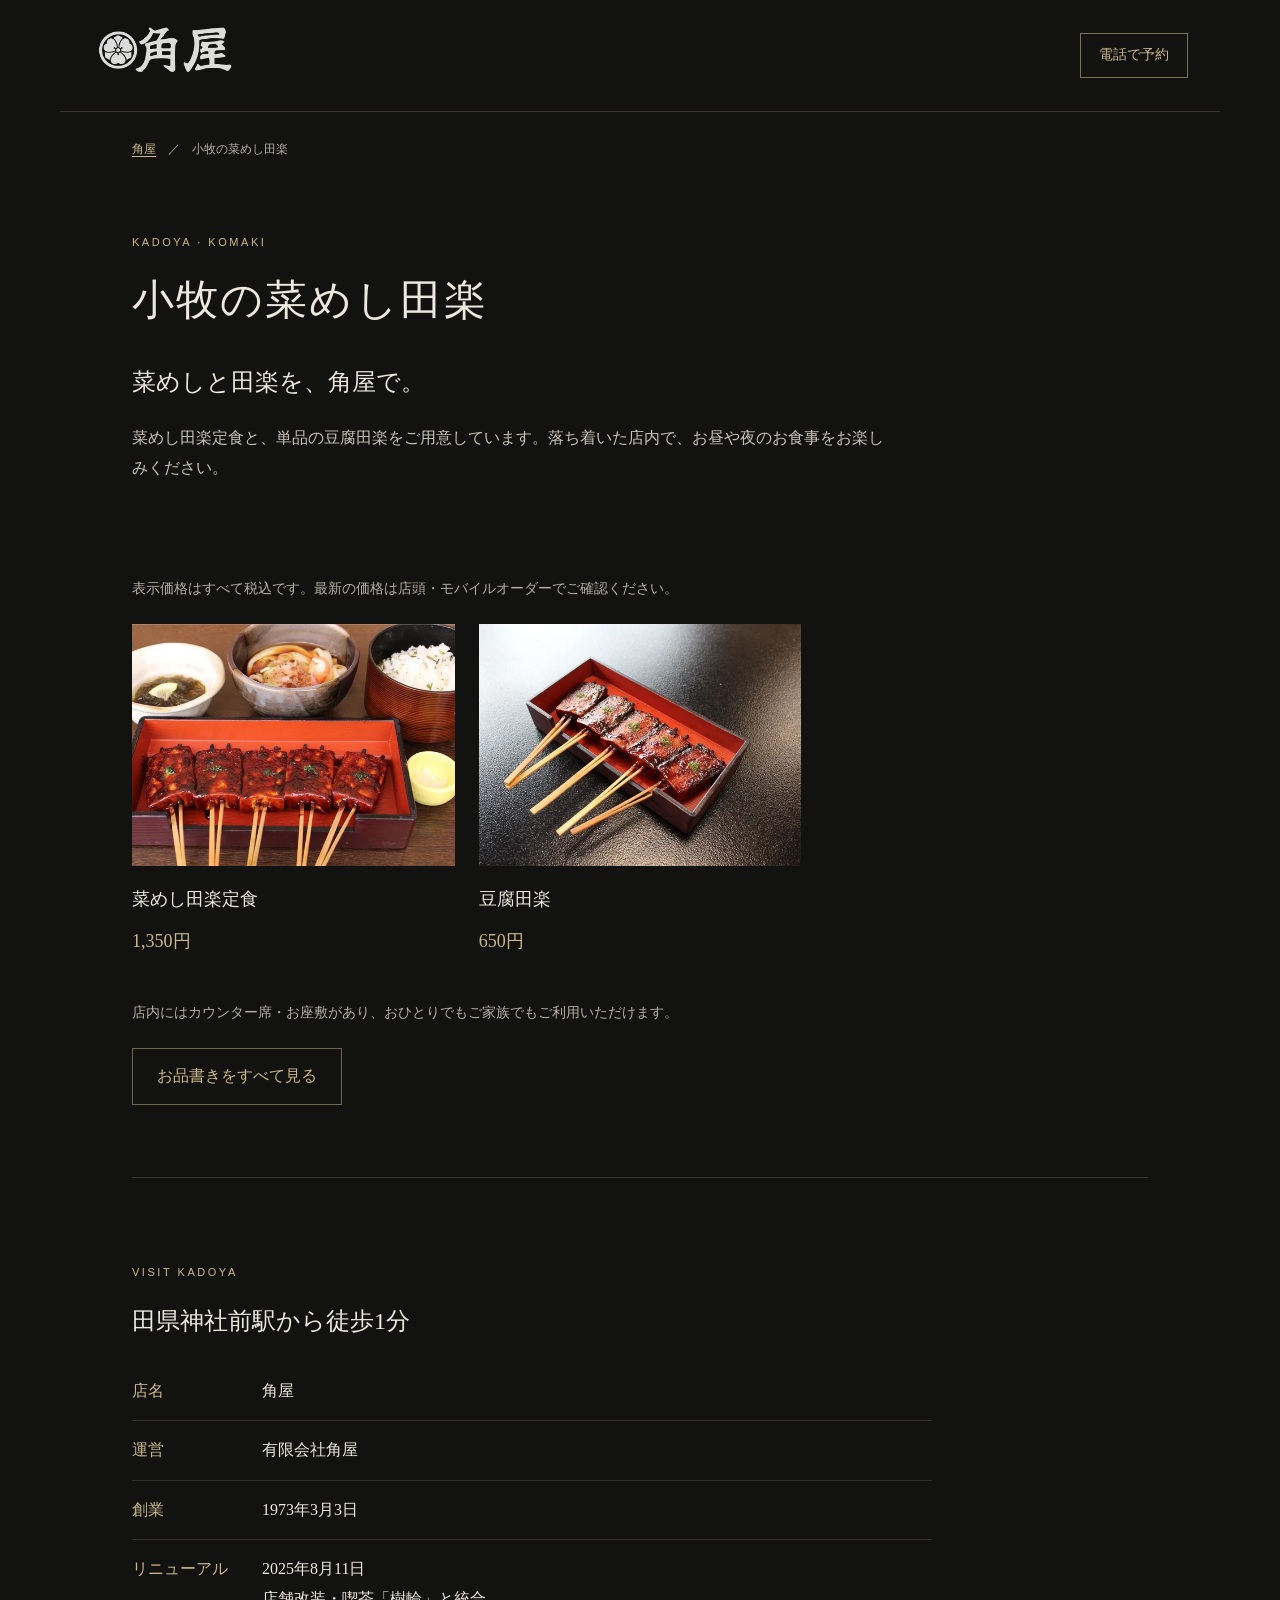
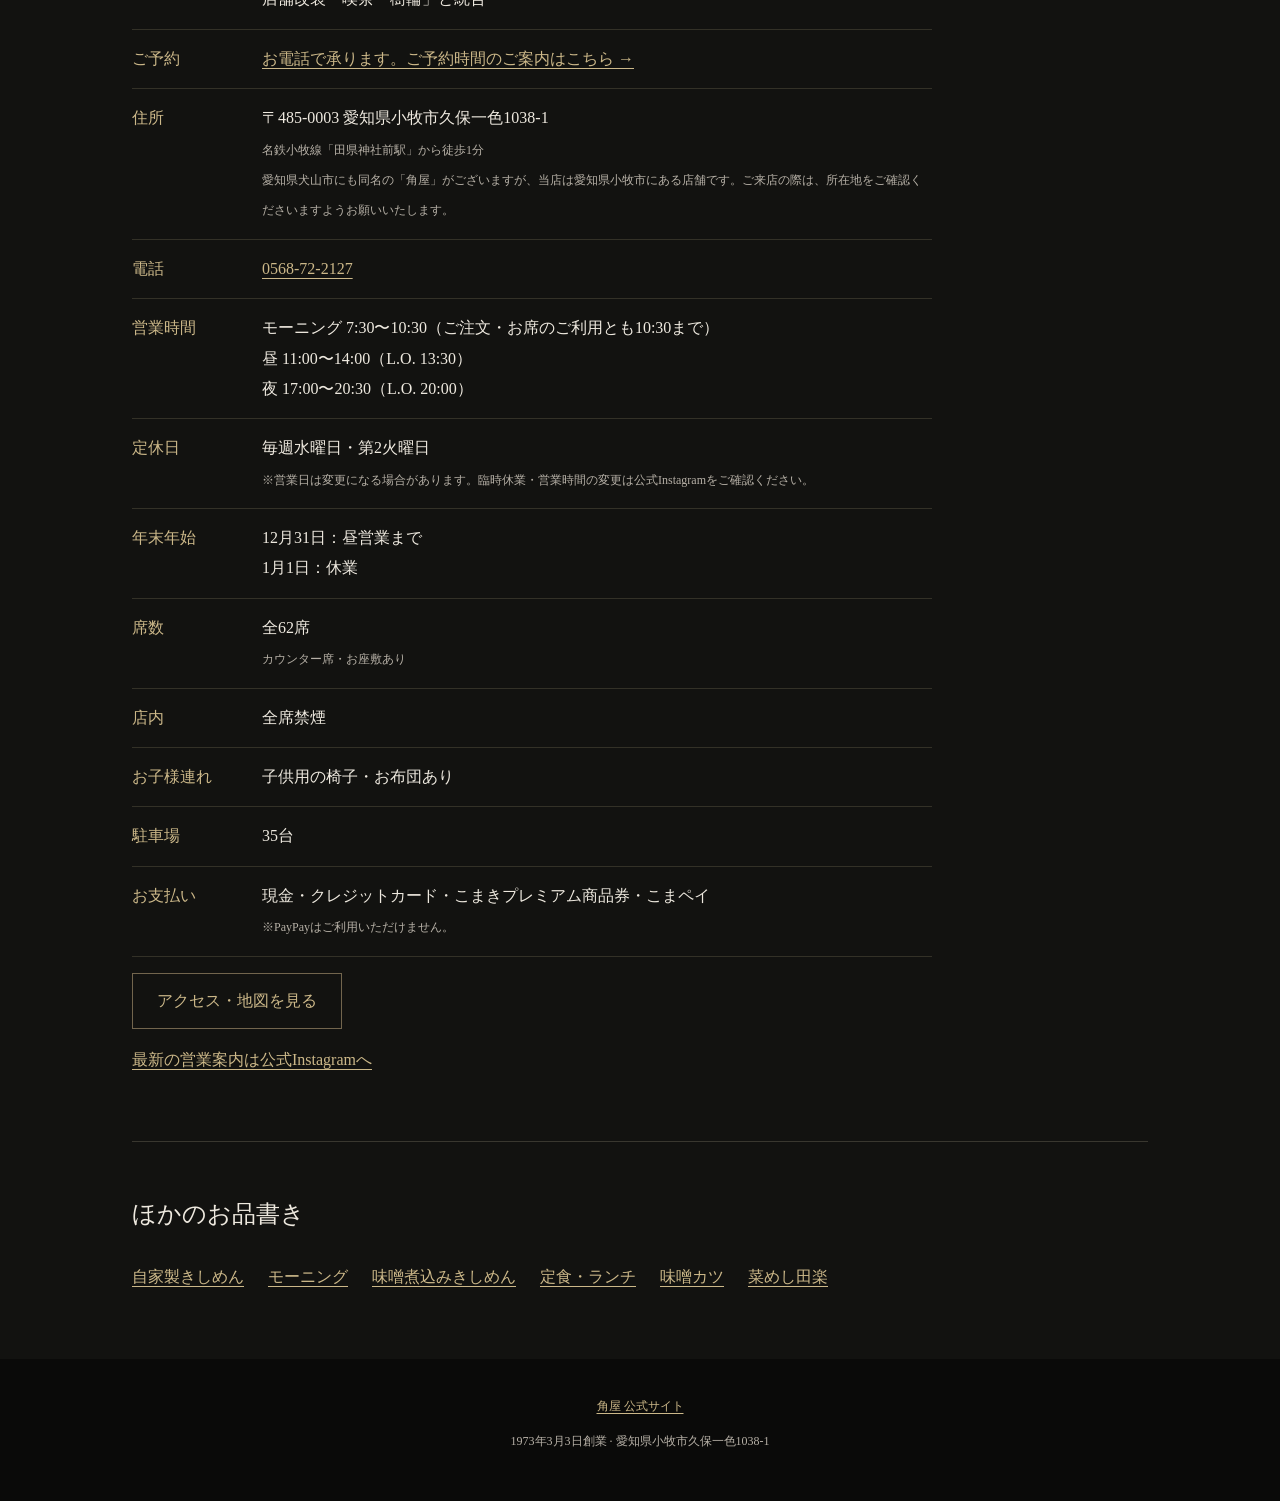
==== commit 1f161b61: "chore(seo): synchronize pages and save performance review" ====
--- a/dengaku/index.html
+++ b/dengaku/index.html
@@ -9,5 +9,5 @@
 <main><nav class="breadcrumb" aria-label="パンくず"><a href="/">角屋</a><span>／</span><span>小牧の菜めし田楽</span></nav>
 <section class="intro"><p class="eyebrow">KADOYA · KOMAKI</p><h1>小牧の菜めし田楽</h1><h2>菜めしと田楽を、角屋で。</h2><p>菜めし田楽定食と、単品の豆腐田楽をご用意しています。落ち着いた店内で、お昼や夜のお食事をお楽しみください。</p></section>
 <section aria-label="料理と料金"><p class="note">表示価格はすべて税込です。最新の価格は店頭・モバイルオーダーでご確認ください。</p><div class="dishes"><article class="dish"><img src="/images/dengaku-teishoku.jpg" alt="菜めし田楽定食" loading="eager" fetchpriority="high" decoding="async" width="1400" height="990" srcset="/images/optimized/dengaku-teishoku-640.webp 640w, /images/optimized/dengaku-teishoku-1200.webp 1200w" sizes="(max-width: 650px) 46vw, (max-width: 1000px) 45vw, 420px"><h3>菜めし田楽定食</h3><p class="dish-price">1,350円</p></article><article class="dish"><img src="/images/dengaku-single.jpg" alt="豆腐田楽" loading="lazy" width="1536" height="1024" decoding="async" srcset="/images/optimized/dengaku-single-640.webp 640w, /images/optimized/dengaku-single-1200.webp 1200w" sizes="(max-width: 650px) 46vw, (max-width: 1000px) 45vw, 420px"><h3>豆腐田楽</h3><p class="dish-price">650円</p></article></div><p class="note">店内にはカウンター席・お座敷があり、おひとりでもご家族でもご利用いただけます。</p><a class="button" href="/#menu">お品書きをすべて見る</a></section>
-<section class="visit"><p class="eyebrow">VISIT KADOYA</p><h2>田県神社前駅から徒歩1分</h2><dl><div><dt>店名</dt><dd>角屋</dd></div><div><dt>運営</dt><dd>有限会社角屋</dd></div><div><dt>創業</dt><dd>1973年3月3日</dd></div><div><dt>リニューアル</dt><dd>2025年8月11日<br>店舗改装・喫茶「樹輪」と統合</dd></div><div><dt>ご予約</dt><dd><a href="/#reservation">お電話で承ります。ご予約時間のご案内はこちら →</a></dd></div><div><dt>住所</dt><dd>〒485-0003 愛知県小牧市久保一色1038-1<br><small>名鉄小牧線「田県神社前駅」から徒歩1分</small></dd></div><div><dt>電話</dt><dd><a href="tel:0568722127">0568-72-2127</a></dd></div><div id="hours"><dt>営業時間</dt><dd>モーニング 7:30〜10:30（ご注文・お席のご利用とも10:30まで）<br>昼 11:00〜14:00（L.O. 13:30）<br>夜 17:00〜20:30（L.O. 20:00）</dd></div><div><dt>定休日</dt><dd>毎週水曜日・第2火曜日<br><small>※営業日は変更になる場合があります。臨時休業・営業時間の変更は公式Instagramをご確認ください。</small></dd></div><div><dt>年末年始</dt><dd>12月31日：昼営業まで<br>1月1日：休業</dd></div><div><dt>席数</dt><dd>全62席<br><small>カウンター席・お座敷あり</small></dd></div><div><dt>店内</dt><dd>全席禁煙</dd></div><div><dt>お子様連れ</dt><dd>子供用の椅子・お布団あり</dd></div><div><dt>駐車場</dt><dd>35台</dd></div><div><dt>お支払い</dt><dd>現金・クレジットカード・こまきプレミアム商品券・こまペイ<br><small>※PayPayはご利用いただけません。</small></dd></div></dl><p><a class="button" href="/#access">アクセス・地図を見る</a></p><p><a href="https://www.instagram.com/komaki_kadoya/" target="_blank" rel="noopener">最新の営業案内は公式Instagramへ</a></p></section>
+<section class="visit"><p class="eyebrow">VISIT KADOYA</p><h2>田県神社前駅から徒歩1分</h2><dl><div><dt>店名</dt><dd>角屋</dd></div><div><dt>運営</dt><dd>有限会社角屋</dd></div><div><dt>創業</dt><dd>1973年3月3日</dd></div><div><dt>リニューアル</dt><dd>2025年8月11日<br>店舗改装・喫茶「樹輪」と統合</dd></div><div><dt>ご予約</dt><dd><a href="/#reservation">お電話で承ります。ご予約時間のご案内はこちら →</a></dd></div><div><dt>住所</dt><dd>〒485-0003 愛知県小牧市久保一色1038-1<br><small>名鉄小牧線「田県神社前駅」から徒歩1分</small><br><small>愛知県犬山市にも同名の「角屋」がございますが、当店は愛知県小牧市にある店舗です。ご来店の際は、所在地をご確認くださいますようお願いいたします。</small></dd></div><div><dt>電話</dt><dd><a href="tel:0568722127">0568-72-2127</a></dd></div><div id="hours"><dt>営業時間</dt><dd>モーニング 7:30〜10:30（ご注文・お席のご利用とも10:30まで）<br>昼 11:00〜14:00（L.O. 13:30）<br>夜 17:00〜20:30（L.O. 20:00）</dd></div><div><dt>定休日</dt><dd>毎週水曜日・第2火曜日<br><small>※営業日は変更になる場合があります。臨時休業・営業時間の変更は公式Instagramをご確認ください。</small></dd></div><div><dt>年末年始</dt><dd>12月31日：昼営業まで<br>1月1日：休業</dd></div><div><dt>席数</dt><dd>全62席<br><small>カウンター席・お座敷あり</small></dd></div><div><dt>店内</dt><dd>全席禁煙</dd></div><div><dt>お子様連れ</dt><dd>子供用の椅子・お布団あり</dd></div><div><dt>駐車場</dt><dd>35台</dd></div><div><dt>お支払い</dt><dd>現金・クレジットカード・こまきプレミアム商品券・こまペイ<br><small>※PayPayはご利用いただけません。</small></dd></div></dl><p><a class="button" href="/#access">アクセス・地図を見る</a></p><p><a href="https://www.instagram.com/komaki_kadoya/" target="_blank" rel="noopener">最新の営業案内は公式Instagramへ</a></p></section>
 <section class="related"><h2>ほかのお品書き</h2><nav aria-label="料理別ページ"><a href="/kishimen/">自家製きしめん</a><a href="/morning/">モーニング</a><a href="/misonikomi/">味噌煮込みきしめん</a><a href="/teishoku/">定食・ランチ</a><a href="/misokatsu/">味噌カツ</a><a href="/dengaku/">菜めし田楽</a></nav></section></main><footer><a href="/">角屋 公式サイト</a><p>1973年3月3日創業 · 愛知県小牧市久保一色1038-1</p></footer></body></html>
